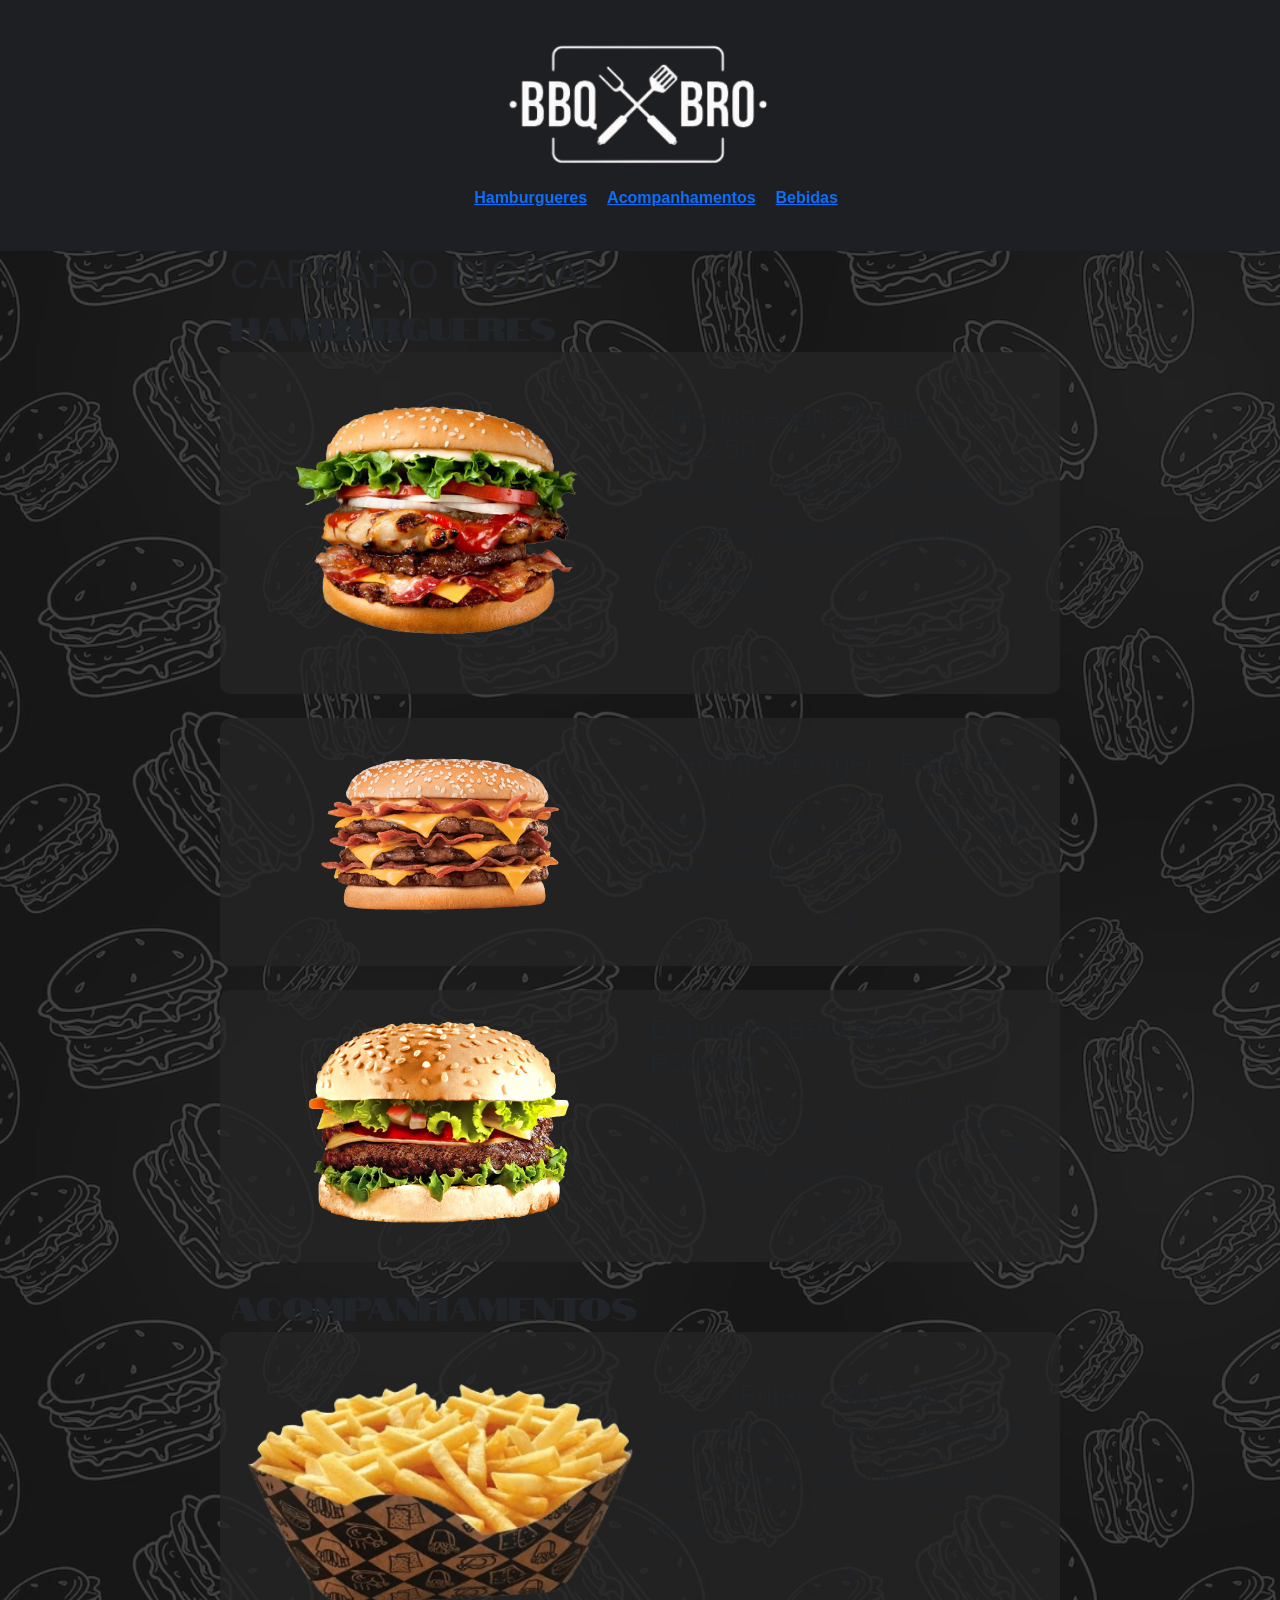
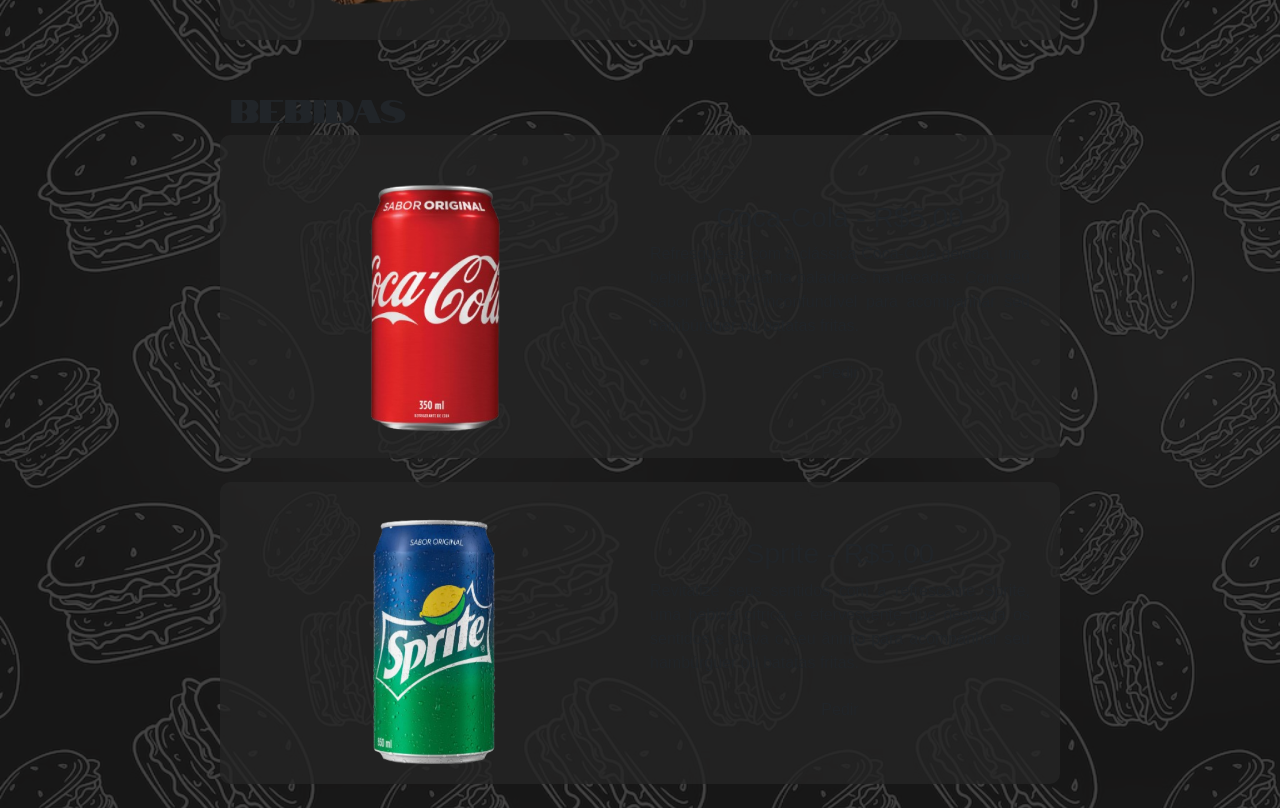
==== index.html @ 27fadb41 "inclusão do bootstrap" ====
<!DOCTYPE html>
<html lang="pt-br">

<head>
    <meta charset="UTF-8">
    <meta http-equiv="X-UA-Compatible" content="IE=edge">
    <meta name="viewport" content="width=device-width, initial-scale=1.0">
    <link rel="stylesheet" href="style.css">
    <link href="https://cdn.jsdelivr.net/npm/bootstrap@5.3.8/dist/css/bootstrap.min.css" rel="stylesheet" integrity="sha384-sRIl4kxILFvY47J16cr9ZwB07vP4J8+LH7qKQnuqkuIAvNWLzeN8tE5YBujZqJLB" crossorigin="anonymous">
    <title>RS-Burger</title>
</head>

<body>

    <header>
        <img class="logo" src="imagens/logo.png" alt="Logo">
        <nav>
            <ul>
                <li><a href="#burguer">Hamburgueres</a></li>
                <li><a href="#acompanhamentos">Acompanhamentos</a></li>
                <li><a href="#bebidas">Bebidas</a></li>
            </ul>
        </nav>
    </header>

    <!-- deixe o cabeçalho fixo (não se move com a barra de navegação / scroll vertical . O conteúdo principal do cardápio deve estar dentro de uma div semântica main. Utilize as propriedades de css position, left, top, righth ou bottom para fazer o cabeçalho fixo, se necessário utilize o z-index. ) -->


    <main>
        <h1>CARDÁPIO DIGITAL</h1>
    <h2 id="burguer">HAMBURGUERES</h2>

    <div class="boxProduto">
        <div class="boxImg">  
            <img src="imagens/burger01.png">   
        </div>
        <div class="boxTexto">
            <h3>Clássico Angus Burger - R$22,50</h3>
            <p>
                Delicie-se com o nosso Hambúrguer Clássico, feito com um suculento hambúrguer de carne angus, queijo derretido, alface crocante, tomate fresco e um toque especial do nosso molho secreto. Perfeito para saciar sua fome!
            </p>
            <button class="btn">Pedir</button>
        </div>
    </div>
    <br>
    <div class="boxProduto">
        <div class="boxImg">  
            <img src="imagens/burger02.png">   
        </div>
        <div class="boxTexto">
            <h3>Gourmet Burger - R$35,00</h3>
            <p>
                O nosso Hambúrguer Gourmet, preparado com um suculento hambúrguer de carne nobre, queijo derretido, cebola caramelizada e baccon. Uma escolha irresistível!
            </p>
            <button class="btn">Pedir</button>
        </div>
    </div>
    <br>
    <div class="boxProduto">
        <div class="boxImg">  
            <img src="imagens/burger03.png">   
        </div>
        <div class="boxTexto">
            <h3>Defumado BBQ Burger - R$29,00</h3>
            <p>
                Deixe-se envolver pelo sabor defumado do nosso Hambúrguer BBQ, uma deliciosa combinação de hambúrguer de carne suculenta, queijo cheddar derretido, cebola caramelizada e salada verde.
            </p>
            <button class="btn">Pedir</button>
        </div>
    </div>
    <br>
 
    <h2 id="acompanhamentos">ACOMPANHAMENTOS  </h2>
    <div class="boxProduto">
        <div class="boxImg">  
            <img src="imagens/acomp01.png">   
        </div>
        <div class="boxTexto">
            <h3> Fritas - R$15,00</h3>
            <p>
                Nossas batatas fritas são o acompanhamento perfeito para qualquer refeição! Cortadas em palitos e fritas até ficarem douradas e crocantes por fora, e macias por dentro, elas são irresistíveis em cada mordida. 
            </p>
            <button class="btn">Pedir</button>
        </div>
    </div>
    <br>
    <br>
    <h2 id="bebidas">BEBIDAS</h2>
    <div class="boxProduto">
        <div class="boxImg boxBebida">  
            <img src="imagens/bebida01.png">   
        </div>
        <div class="boxTexto boxBebida">
            <h3>Coca-Cola - R$5,00</h3>
            <p>
                Refresque-se com a clássica Coca-Cola gelada, uma bebida que encanta paladares há décadas. Com seu sabor único e inconfundível para acompanhar seu hambúrguer ou batatas fritas.
            </p>
            <button class="btn">Pedir</button>
        </div>
    </div>
    <br>
    <div class="boxProduto">
        <div class="boxImg">  
            <img src="imagens/bebida02.png">   
        </div>
        <div class="boxTexto">
            <h3>Sprite - R$5,00</h3>
            <p>
                Revitalize seus sentidos com a refrescante Sprite, uma bebida cítrica e efervescente que desperta os sentidos e eleva o seu ânimo para acompanhar seu hambúrguer ou batatas fritas. 
            </p>
            <button class="btn">Pedir</button>
        </div>
    </div>
    <br>
    </main>
    
    <script src="https://cdn.jsdelivr.net/npm/bootstrap@5.3.8/dist/js/bootstrap.bundle.min.js" integrity="sha384-FKyoEForCGlyvwx9Hj09JcYn3nv7wiPVlz7YYwJrWVcXK/BmnVDxM+D2scQbITxI" crossorigin="anonymous"></script>

</body>

</html>
---- style.css ----
/* o import de fonts externas é sempre feito na primeira linha do arquivo de css */
@import url('https://fonts.googleapis.com/css2?family=Notable&family=Roboto+Mono:ital,wght@0,100..700;1,100..700&display=swap');


/* reset das margins e paddings  */
*{
    padding: 0;
    margin:0;
    box-sizing: border-box;
    font-family: sans-serif;
}

/* ------Atividade1 ----------------- */
/* definição das variáveis de css */
/* Plano de fundo barra de navegação: #1E1F22
Títulos e plano de fundo botões: #FFAE00
Plano de fundo cards: RGBA(37, 37, 37, 0.8)
Textos: #ffffff */

/* add, commit e push (git flow)  pela interface / controle de código fonte */

:root{
    --nome-variavel: 'valor';
    --corBox:rgba(37, 37, 37, 0.8);
    --corBarraNavegacao:rgb(30, 31, 34);
    --subTituloEbotoes: rgb(255, 174, 0);
    --texto: white;    
}

body{
    background-image: url('imagens/bg.png');
    text-align: center;
    color: var(--texto);
    display: flex;
    flex-direction: column;
    align-items: center;
}

header{
    background-color: var(--corBarraNavegacao);
    text-align: center;
    padding: 25px;
    display: flex;
    flex-direction: column;
    align-items: center;
    justify-content: center;
    width: 100%;
    position:fixed;
 
}


nav ul{
    display: flex;  
}

nav ul li{
    list-style: none;
    margin: 0 10px;
}

a{
    text-decoration: none;
    color: var(--texto);
    font-weight: bolder;
    
}

main{
    position: relative;
    top: 250px;
    z-index:-1;
}


/* configurar a imagem de plano de fundo e centralizar os textos na tela */



/* faça a estilização dos cards dos produtos. Observe as classes boxProduto e boxImg

a largura do box produto será de 890px o arredondamento de bordas será de 10px e a cor de fundo será a variável --corBox. A largura da imagem do produto será de 400px. O título do produto terá a cor da variável --subTituloEbotoes e o texto terá a cor da variável --texto.
Utilizem os conceitos do flexbox para alinhar os elementos do card e alinhar os cards na tela.


*/

.boxProduto{
    max-width: 890px;
    /* width: 890px; */
    background-color: var(--corBox);
    border-radius: 10px;
    display: flex;
    flex-wrap: wrap;
    align-items: center;
    justify-content: space-evenly;
    padding: 20px;
}

.boxImg img{
    width: 400px;
}

.boxTexto{
    display: flex;
    flex-direction: column;
    align-items: center;
    justify-content: center;
    max-width: 400px;
}



h1,h2, h3, p, button{
    margin: 10px;
}

h2{
    color: var(--subTituloEbotoes);
    font-family: 'Notable', 'Arial', sans-serif;
}

.btn{
    width: 150px;
    padding: 10px;
    background-color: var(--subTituloEbotoes);
    border: none;
    border-radius: 10px;
    color: var(--texto);
}

p{
    text-align: justify;
}
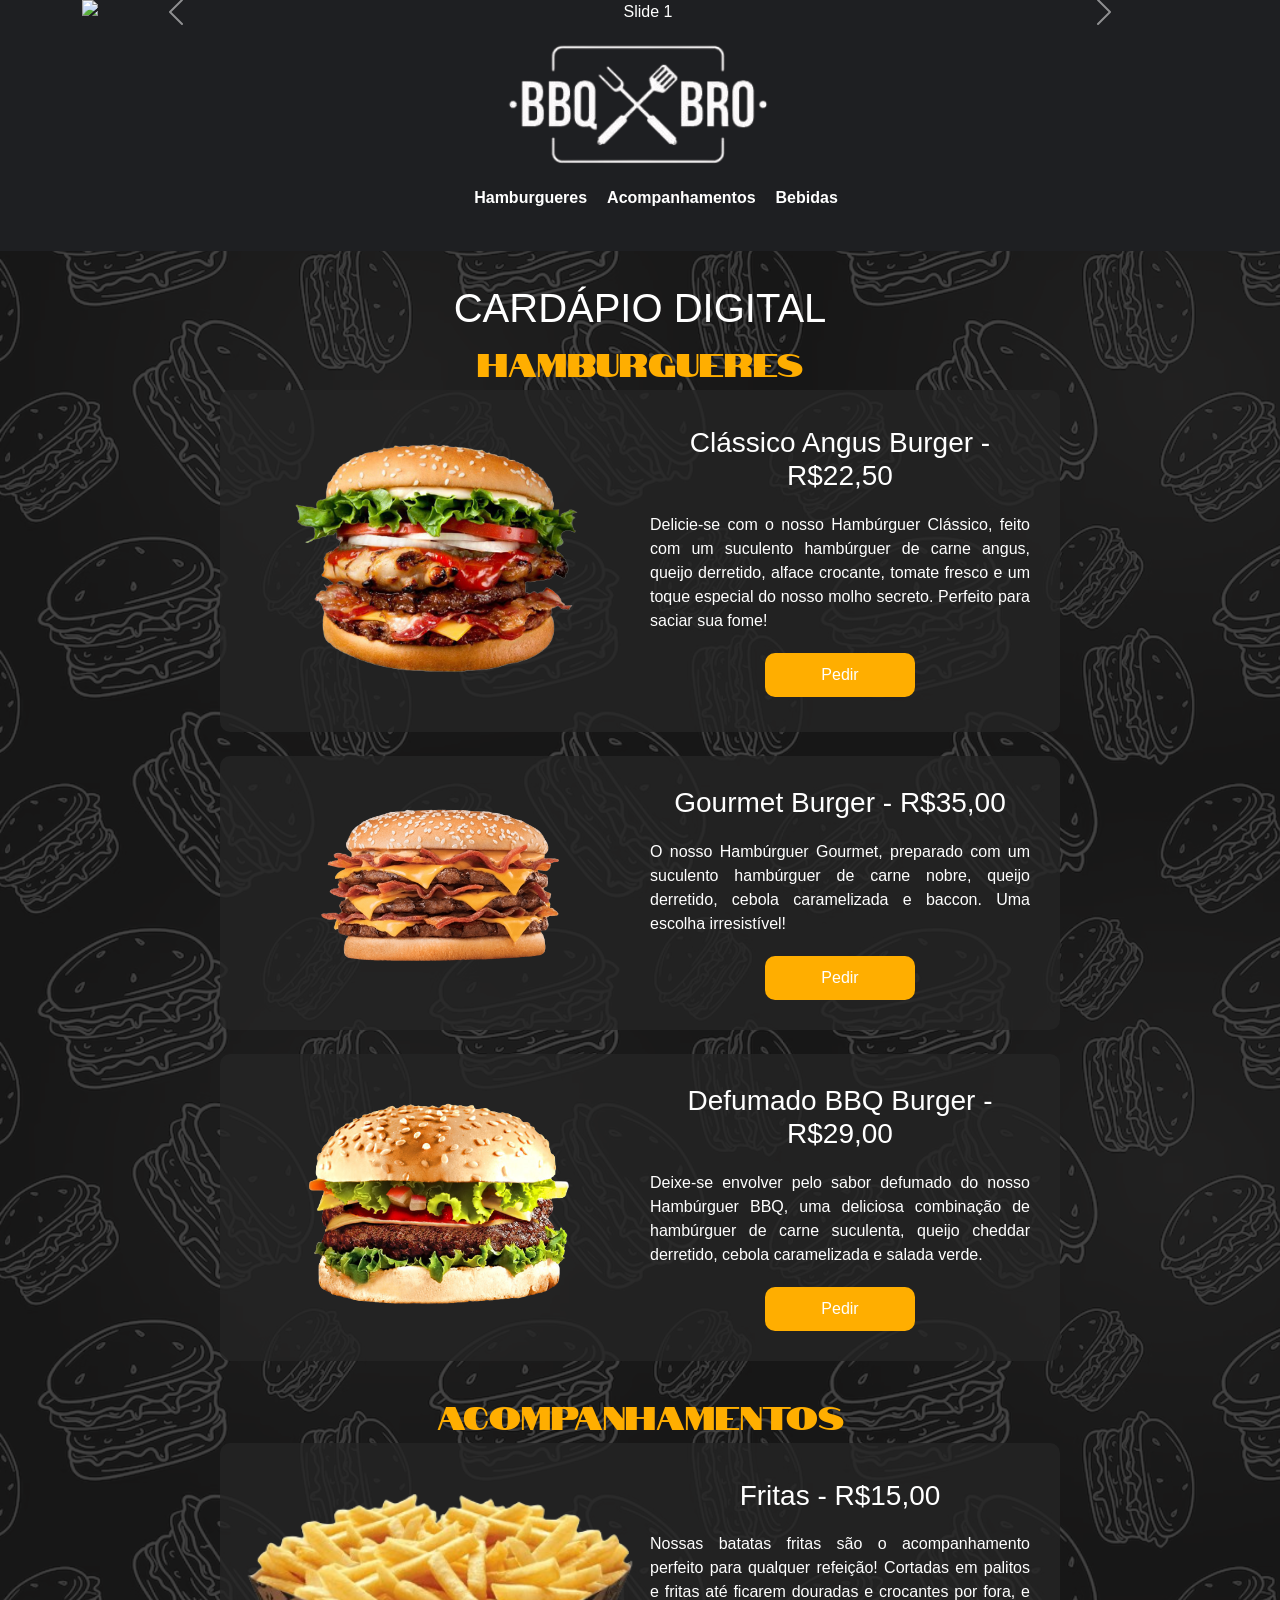
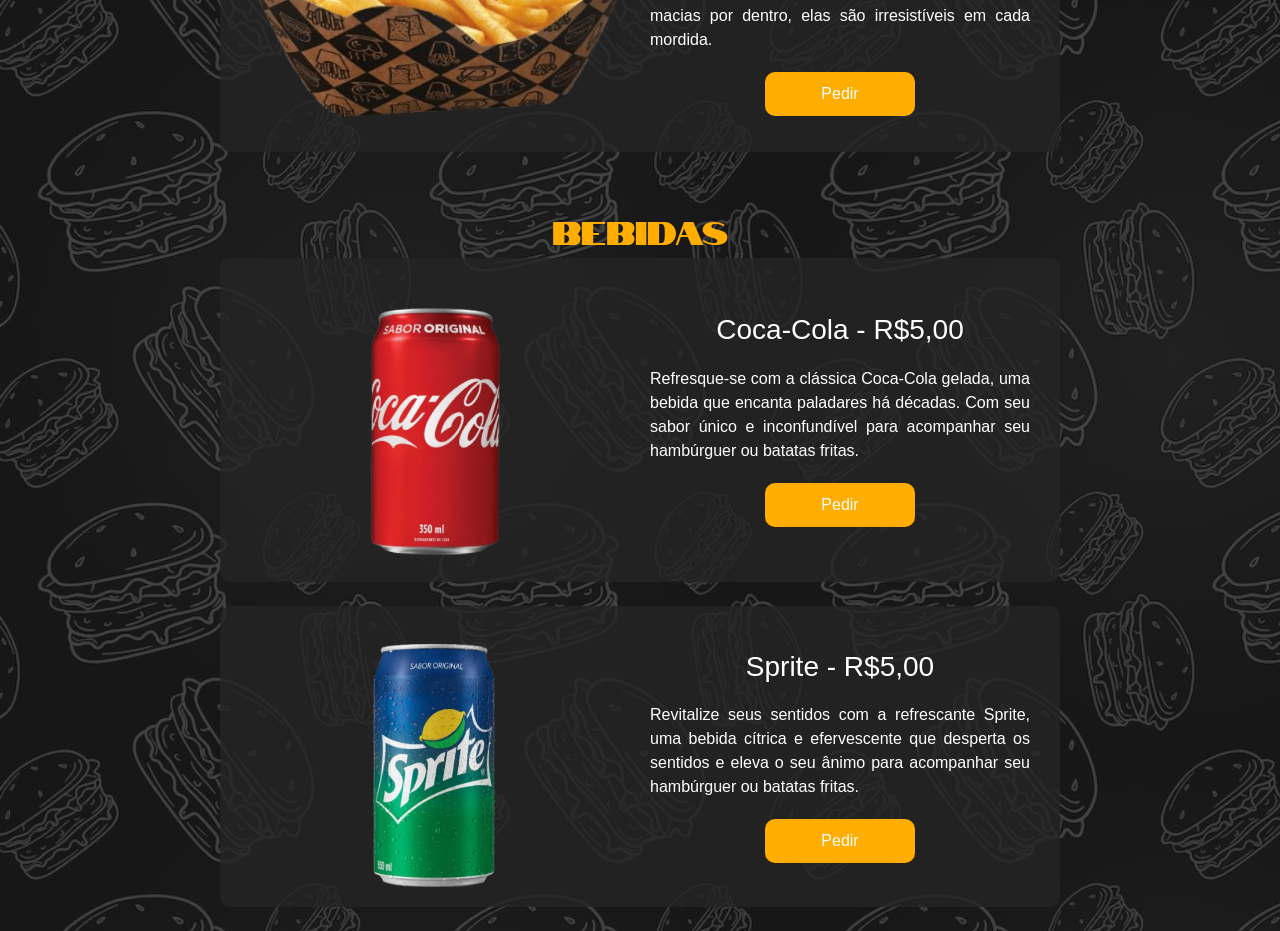
==== commit 565984bf: "feat: adiciona carrossel de promoções com imagens e controles" ====
--- a/index.html
+++ b/index.html
@@ -5,8 +5,10 @@
     <meta charset="UTF-8">
     <meta http-equiv="X-UA-Compatible" content="IE=edge">
     <meta name="viewport" content="width=device-width, initial-scale=1.0">
+    
+    <link href="https://cdn.jsdelivr.net/npm/bootstrap@5.3.8/dist/css/bootstrap.min.css" rel="stylesheet" integrity="sha384-sRIl4kxILFvY47J16cr9ZwB07vP4J8+LH7qKQnuqkuIAvNWLzeN8tE5YBujZqJLB" crossorigin="anonymous">
+    <!-- testar o controle de versionamento -->
     <link rel="stylesheet" href="style.css">
-    <link href="https://cdn.jsdelivr.net/npm/bootstrap@5.3.8/dist/css/bootstrap.min.css" rel="stylesheet" integrity="sha384-sRIl4kxILFvY47J16cr9ZwB07vP4J8+LH7qKQnuqkuIAvNWLzeN8tE5YBujZqJLB" crossorigin="anonymous">
     <title>RS-Burger</title>
 </head>
 
@@ -26,7 +28,86 @@
     <!-- deixe o cabeçalho fixo (não se move com a barra de navegação / scroll vertical . O conteúdo principal do cardápio deve estar dentro de uma div semântica main. Utilize as propriedades de css position, left, top, righth ou bottom para fazer o cabeçalho fixo, se necessário utilize o z-index. ) -->
 
 
-    <main>
+    <!-- Crie uma branch chamada carrossel-promocoes OU promocoes e inclua entre ao header e ao main o componente carrossel do bootstrap que mais se adeque ao que é solicitado: exibir controles laterais e indicadores (bullets) podendo ou não ser automatico. Inclua 5 imagens de forma que existam 5 bullets.  Importante utilize a classe container do bootstrap  para o carrossel  de forma que ele tenha margens laterais e seja centralizado na tela-->
+    <!-- https://placehold.co/600x400/orange/white?text="slide 1" -->
+
+    <!-- commit a inclusão do carrossel e faça o arredondamento das bordas dos indicadores:adicione um padding p-3 e a borda em forma de círculo border-circle -->
+    
+    
+    <div class="container position-relative " >
+        <div id="carouselExampleIndicators" class="carousel slide">
+
+            <!-- Indicadores -->
+            <div class="carousel-indicators">
+                <button type="button" data-bs-target="#carouselExampleIndicators"
+                    data-bs-slide-to="0" class="active p-2  rounded-circle " style="width: 5px; height: 5px;"
+                    aria-current="true" aria-label="Slide 1" ></button>
+
+                <button type="button" data-bs-target="#carouselExampleIndicators"
+                    data-bs-slide-to="1" aria-label="Slide 2" class="p-2  rounded-circle " style="width: 5px; height: 5px;"></button>
+
+                <button type="button" data-bs-target="#carouselExampleIndicators"
+                    data-bs-slide-to="2" aria-label="Slide 3" class="p-2  rounded-circle " style="width: 5px; height: 5px;"></button>
+
+                <button type="button" data-bs-target="#carouselExampleIndicators"
+                    data-bs-slide-to="3" aria-label="Slide 4" class="p-2  rounded-circle " style="width: 5px; height: 5px;"></button>
+
+                <button type="button" data-bs-target="#carouselExampleIndicators"
+                    data-bs-slide-to="4" aria-label="Slide 5" class="p-2  rounded-circle " style="width: 5px; height: 5px;"></button>
+            </div>
+
+            <!-- Slides -->
+            <div class="carousel-inner">
+                <div class="carousel-item active">
+                    <img src="https://placehold.co/600x400/orange/white?text=Slide+1"
+                        class="d-block w-100" alt="Slide 1">
+                </div>
+
+                <div class="carousel-item">
+                    <img src="https://placehold.co/600x400/red/white?text=Slide+2"
+                        class="d-block w-100" alt="Slide 2">
+                </div>
+
+                <div class="carousel-item">
+                    <img src="https://placehold.co/600x400/blue/white?text=Slide+3"
+                        class="d-block w-100" alt="Slide 3">
+                </div>
+
+                <div class="carousel-item">
+                    <img src="https://placehold.co/600x400/green/white?text=Slide+4"
+                        class="d-block w-100" alt="Slide 4">
+                </div>
+
+                <div class="carousel-item">
+                    <img src="https://placehold.co/600x400/pink/white?text=Slide+5"
+                        class="d-block w-100" alt="Slide 5">
+                </div>
+            </div>
+
+            <!-- Botão anterior -->
+            <button class="carousel-control-prev" type="button"
+                data-bs-target="#carouselExampleIndicators"
+                data-bs-slide="prev">
+                <span class="carousel-control-prev-icon"
+                    aria-hidden="true"></span>
+                <span class="visually-hidden">Anterior</span>
+            </button>
+
+            <!-- Botão próximo -->
+            <button class="carousel-control-next" type="button"
+                data-bs-target="#carouselExampleIndicators"
+                data-bs-slide="next">
+                <span class="carousel-control-next-icon"
+                    aria-hidden="true"></span>
+                <span class="visually-hidden">Próximo</span>
+            </button>
+
+        </div>
+    </div>
+
+
+
+    <main class="relativa">
         <h1>CARDÁPIO DIGITAL</h1>
     <h2 id="burguer">HAMBURGUERES</h2>
 
@@ -113,7 +194,7 @@
     </div>
     <br>
     </main>
-    
+
     <script src="https://cdn.jsdelivr.net/npm/bootstrap@5.3.8/dist/js/bootstrap.bundle.min.js" integrity="sha384-FKyoEForCGlyvwx9Hj09JcYn3nv7wiPVlz7YYwJrWVcXK/BmnVDxM+D2scQbITxI" crossorigin="anonymous"></script>
 
 </body>
--- a/style.css
+++ b/style.css
@@ -66,10 +66,16 @@
     
 }
 
-main{
+.relativa{
     position: relative;
     top: 250px;
     z-index:-1;
+}
+
+.redondo{
+    width: 20px;
+    height: 20px;
+    /* border-radius: 50%; */
 }
 
 
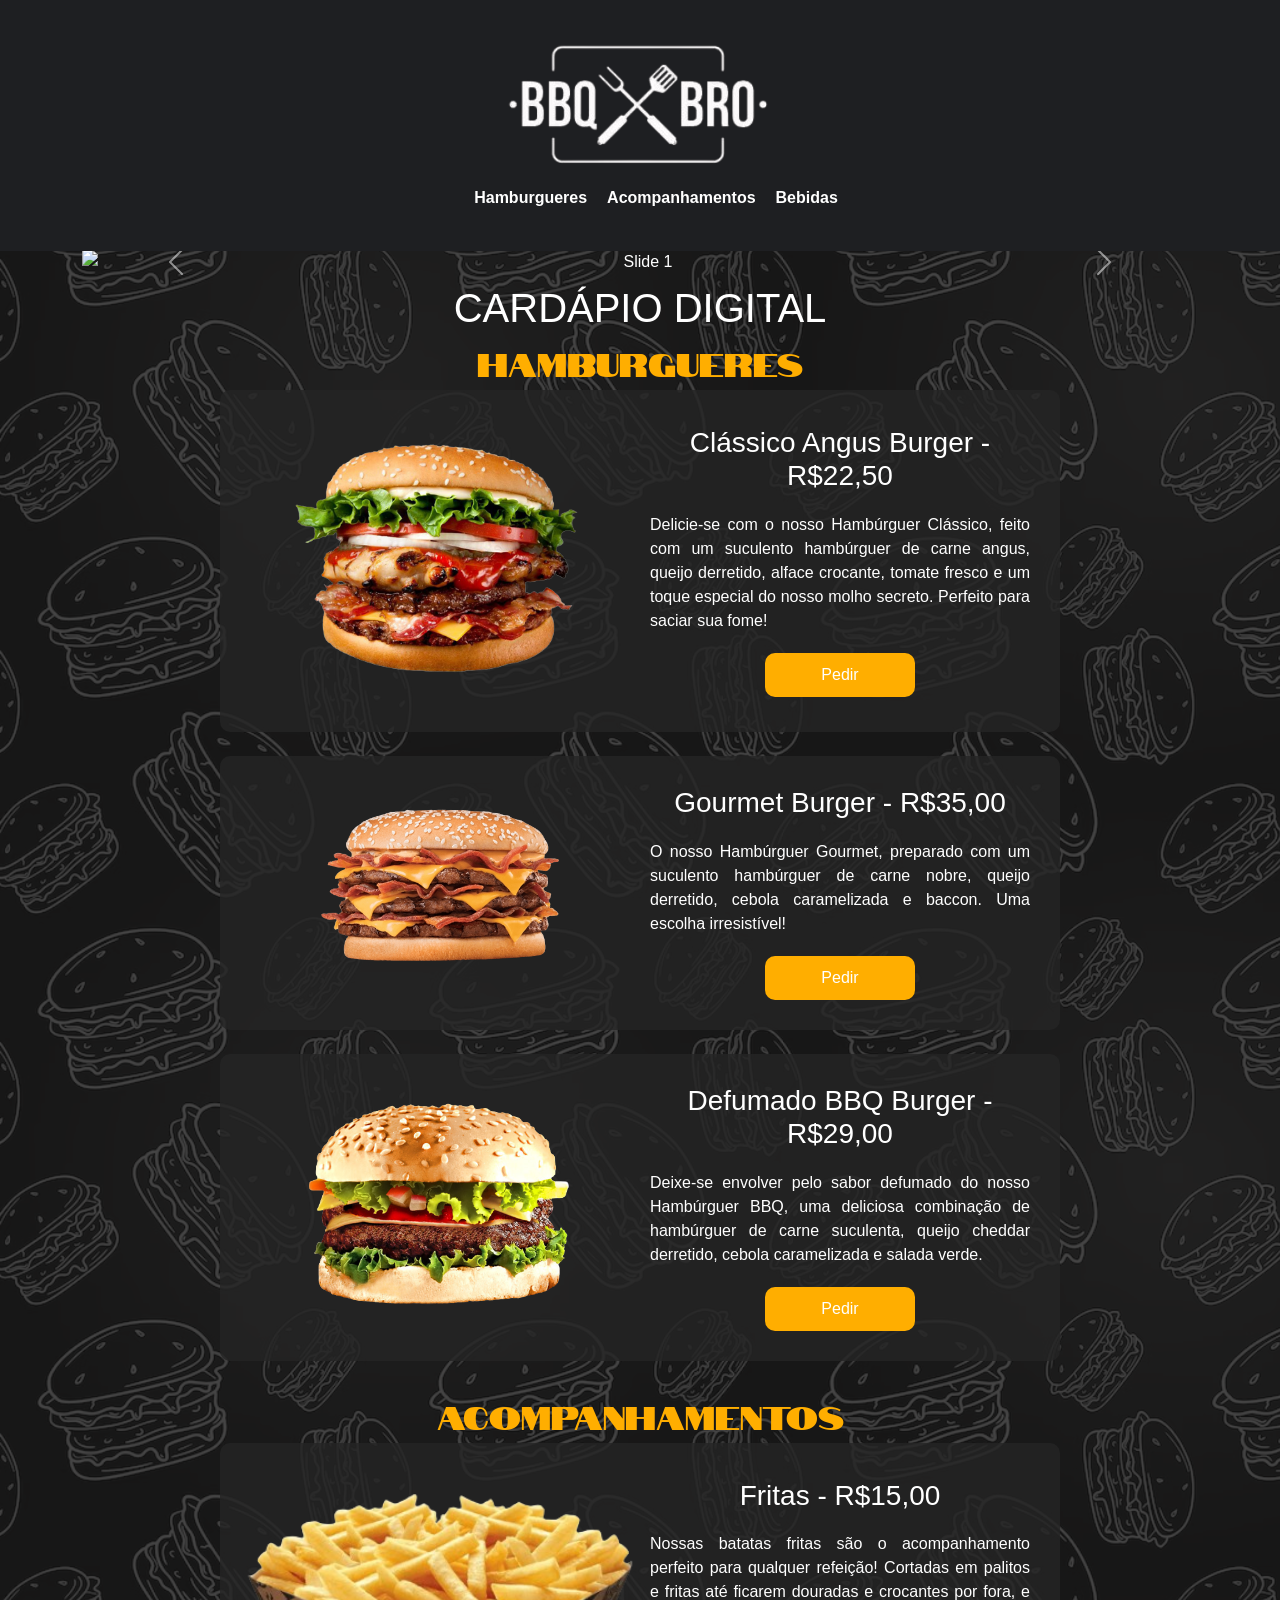
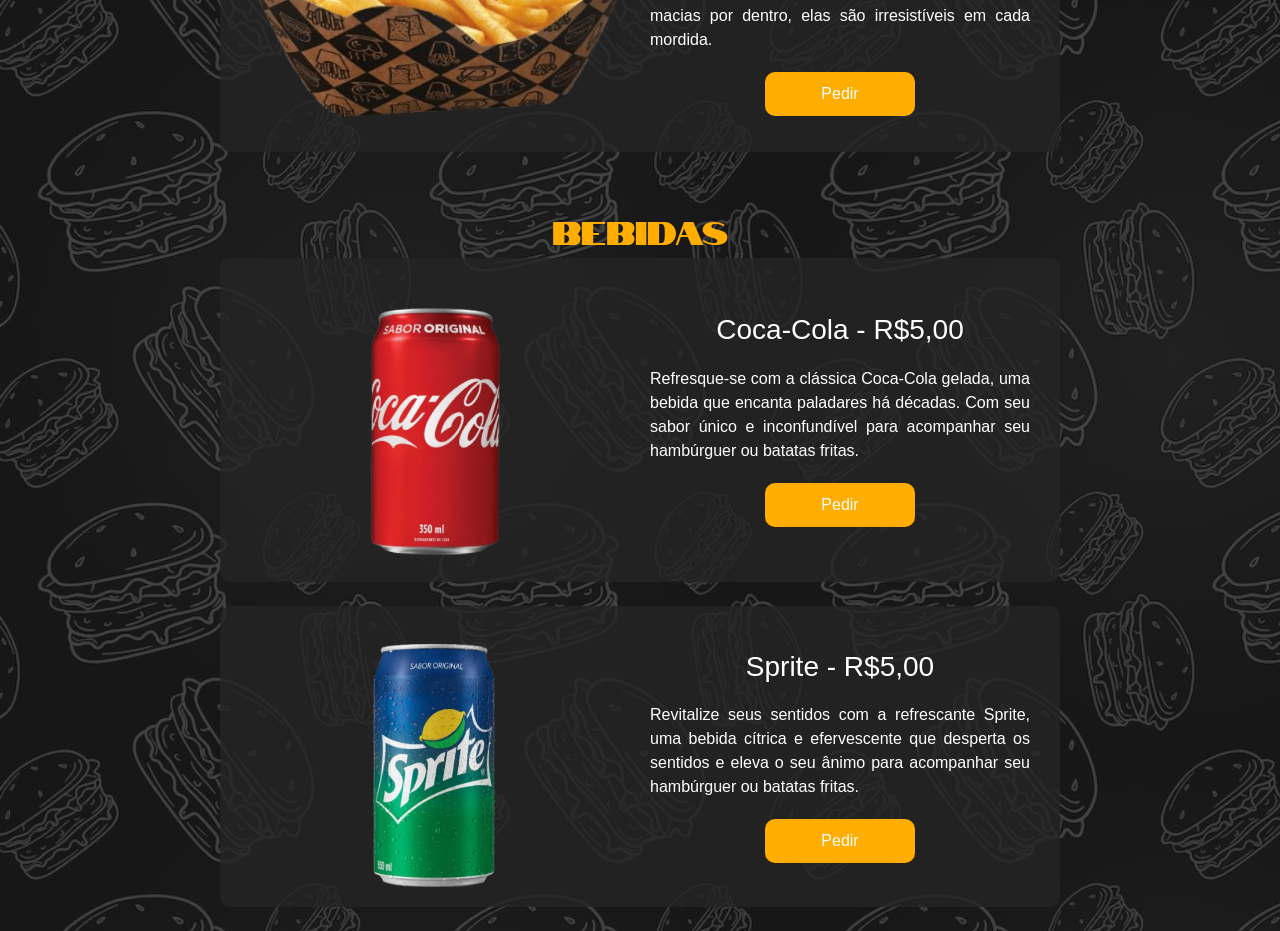
==== commit dd37d9f5: "correção do z-index do carrossel e ajuste da navegação das sessões no css da propriedade id com o de" ====
--- a/index.html
+++ b/index.html
@@ -107,7 +107,7 @@
 
 
 
-    <main class="relativa">
+    <main >
         <h1>CARDÁPIO DIGITAL</h1>
     <h2 id="burguer">HAMBURGUERES</h2>
 
--- a/style.css
+++ b/style.css
@@ -34,6 +34,11 @@
     display: flex;
     flex-direction: column;
     align-items: center;
+    padding-top: 250px;
+}
+
+main{
+    position: static;
 }
 
 header{
@@ -46,7 +51,17 @@
     justify-content: center;
     width: 100%;
     position:fixed;
+
+    /* z-index para deixar o cabeçalho fixo superior a todos os outros elementos incluindo os do bootstrap */
+    z-index: 1030;
+    top: 0;
+
  
+}
+
+[id]{
+    /* corregir o scroll da barra de navegação para compensar o tamanho do cabeçalho */
+    scroll-margin-top: 250px;
 }
 
 
@@ -65,6 +80,7 @@
     font-weight: bolder;
     
 }
+
 
 .relativa{
     position: relative;
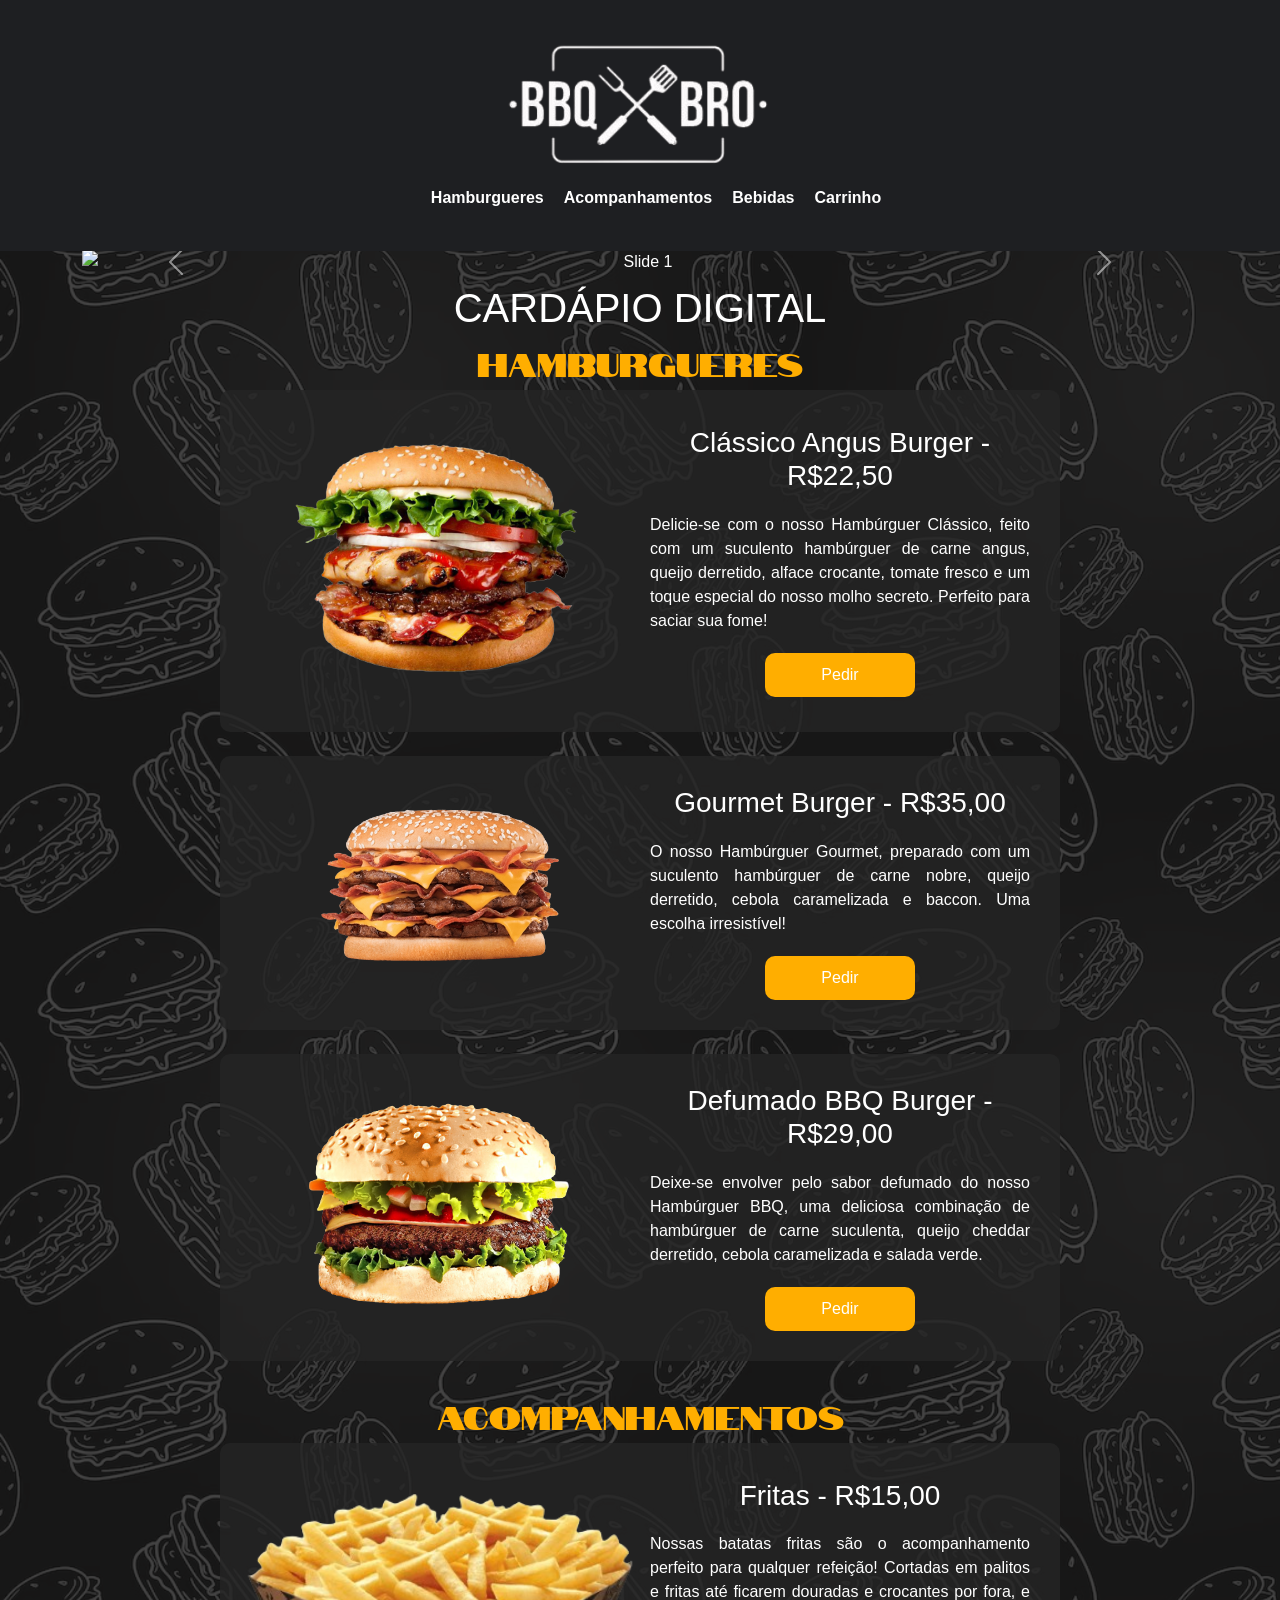
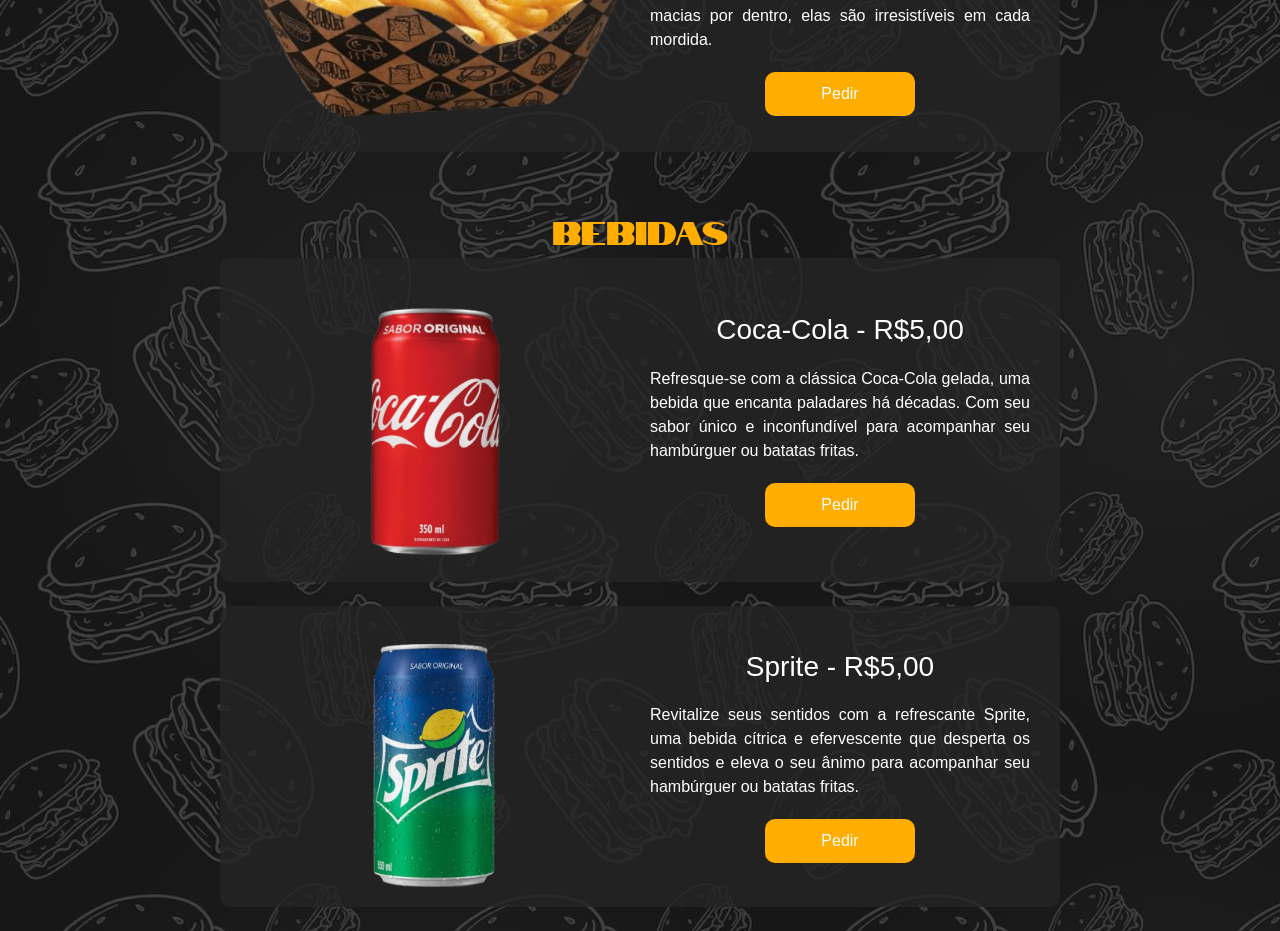
==== commit 5ca28b11: "feat: adiciona link para o carrinho no menu de navegação" ====
--- a/index.html
+++ b/index.html
@@ -21,6 +21,7 @@
                 <li><a href="#burguer">Hamburgueres</a></li>
                 <li><a href="#acompanhamentos">Acompanhamentos</a></li>
                 <li><a href="#bebidas">Bebidas</a></li>
+                <li><a href="#carrinho">Carrinho</a></li>
             </ul>
         </nav>
     </header>
@@ -106,6 +107,11 @@
     </div>
 
 
+    <!-- crie uma nova branch chamada carrinho : com uma nova âncora/link no menu do header faça o uso do componente offcanvas do bootstrap que abre um menu lateral a direita. Dentro do conteúdo do offcanvas adicione o título carrinho e a classe de texto centralizado e preto do bootstrap -->
+
+
+
+
 
     <main >
         <h1>CARDÁPIO DIGITAL</h1>
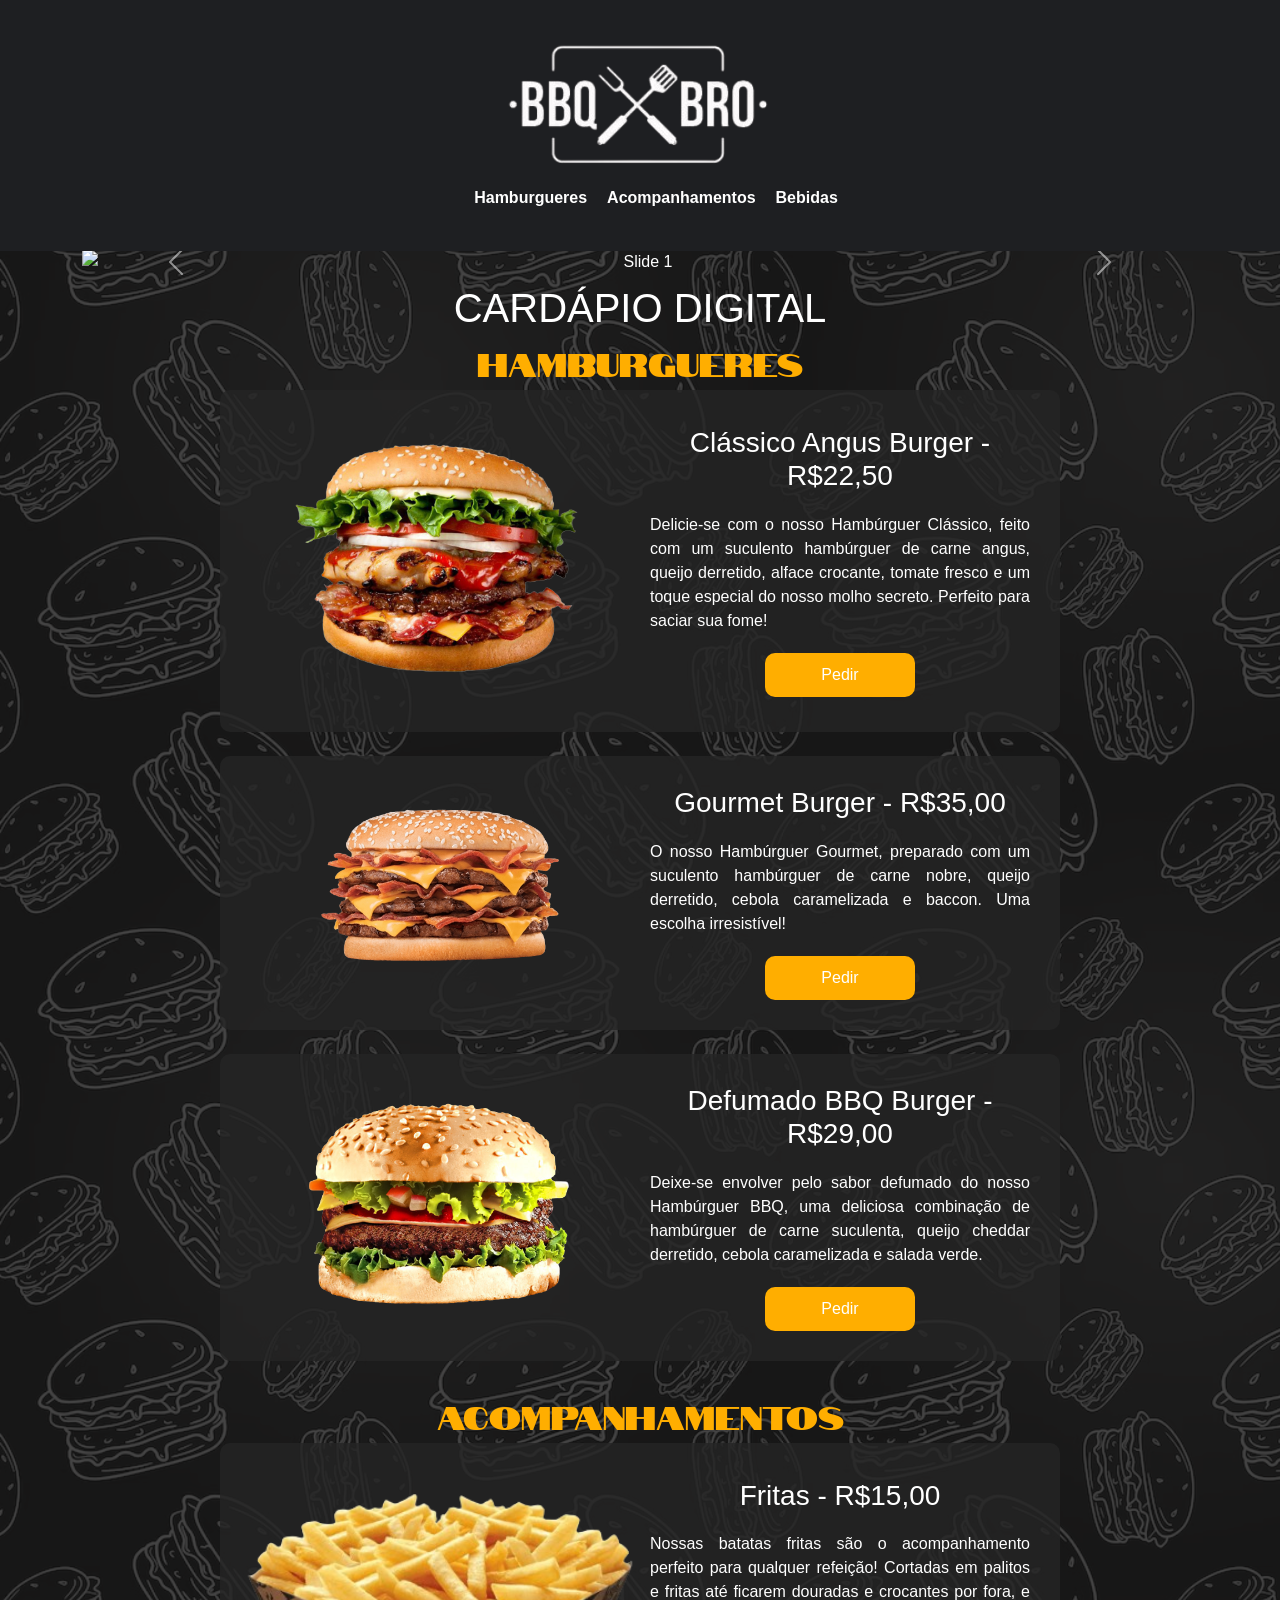
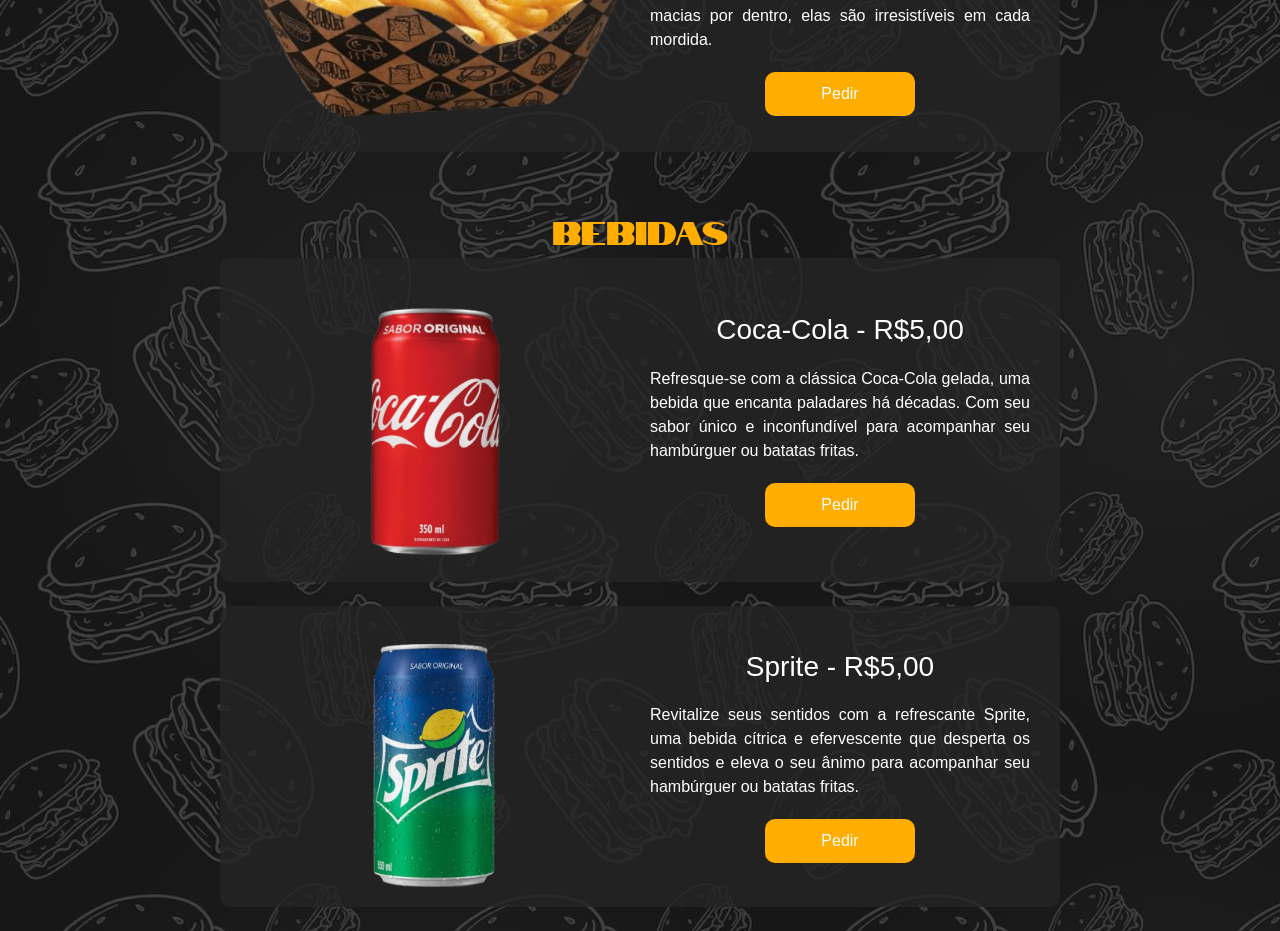
==== commit dcd1ca28: "Merge pull request #1 from techcomkathia/promocoes Promocoes" ====
--- a/index.html
+++ b/index.html
@@ -21,7 +21,6 @@
                 <li><a href="#burguer">Hamburgueres</a></li>
                 <li><a href="#acompanhamentos">Acompanhamentos</a></li>
                 <li><a href="#bebidas">Bebidas</a></li>
-                <li><a href="#carrinho">Carrinho</a></li>
             </ul>
         </nav>
     </header>
@@ -111,8 +110,6 @@
 
 
 
-
-
     <main >
         <h1>CARDÁPIO DIGITAL</h1>
     <h2 id="burguer">HAMBURGUERES</h2>
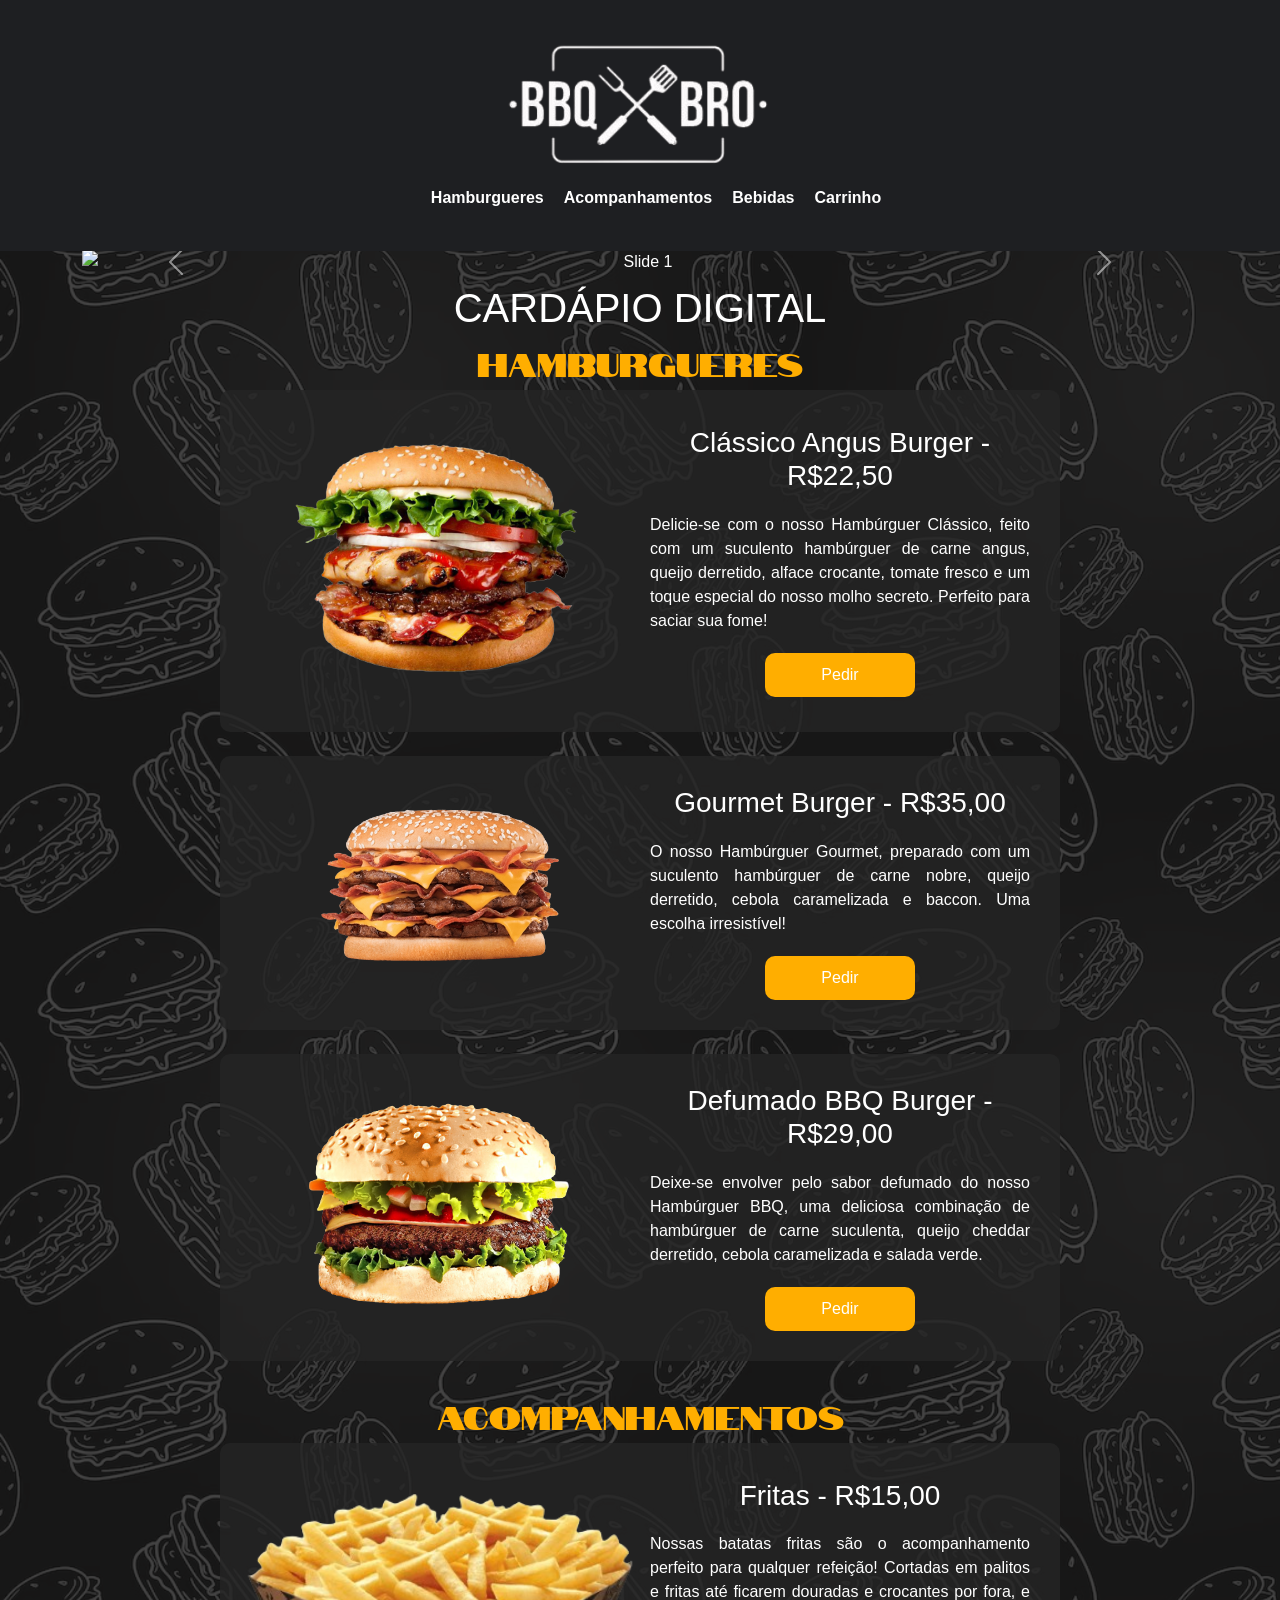
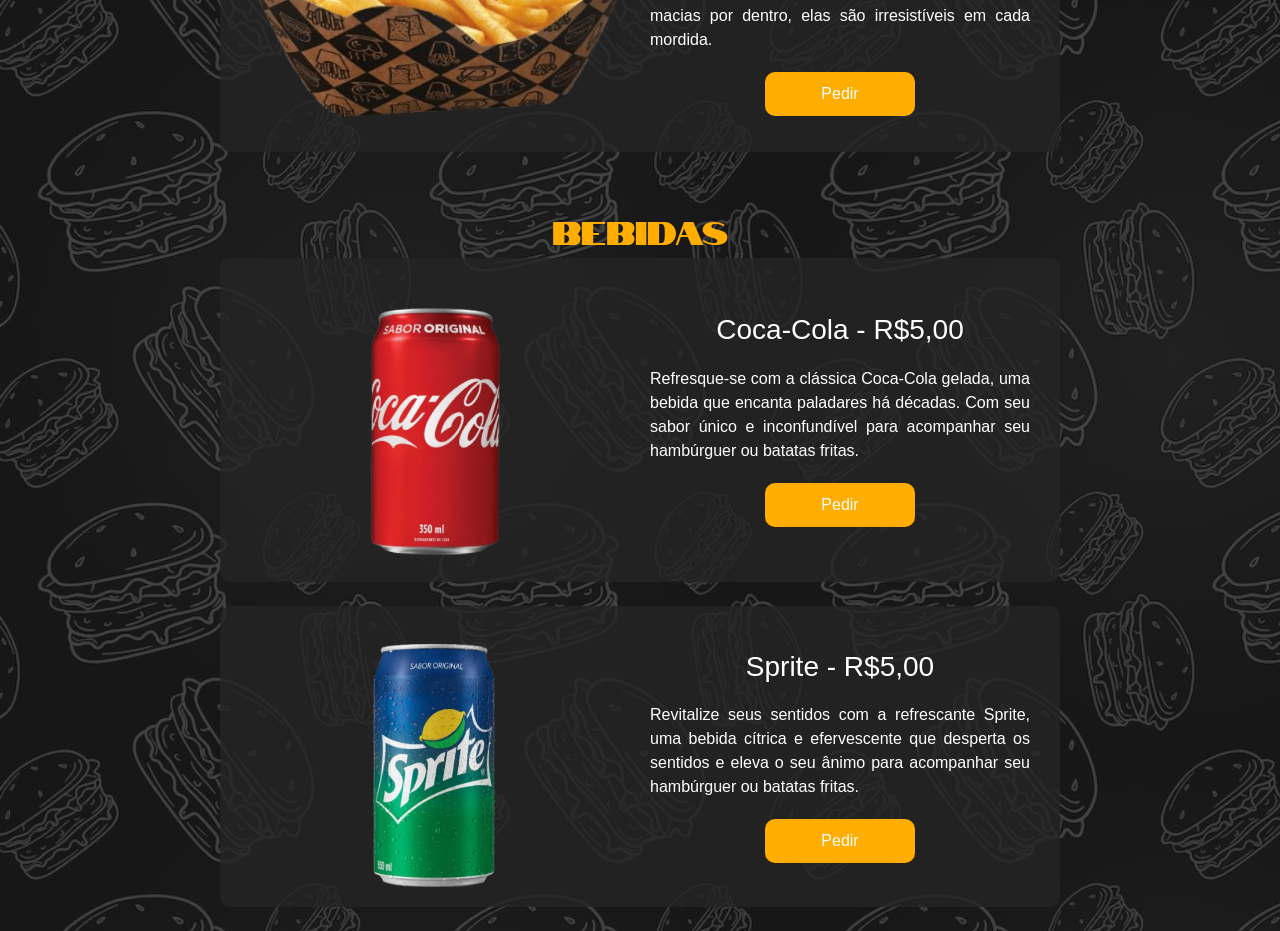
==== commit 191f5c96: "feat: adiciona offcanvas para o carrinho com título e conteúdo" ====
--- a/index.html
+++ b/index.html
@@ -21,9 +21,21 @@
                 <li><a href="#burguer">Hamburgueres</a></li>
                 <li><a href="#acompanhamentos">Acompanhamentos</a></li>
                 <li><a href="#bebidas">Bebidas</a></li>
+                <li><a href="#" data-bs-toggle="offcanvas" data-bs-target="#carrinho" aria-controls="offcanvasRight">Carrinho</a></li>
             </ul>
         </nav>
     </header>
+
+    
+    <div class="offcanvas offcanvas-end" tabindex="-1" id="carrinho" aria-labelledby="offcanvasRightLabel">
+    <div class="offcanvas-header">
+        <h5 class="offcanvas-title" id="offcanvasRightLabel">Carrinho</h5>
+        <button type="button" class="btn-close" data-bs-dismiss="offcanvas" aria-label="Close"></button>
+    </div>
+    <div class="offcanvas-body">
+        <p>Lorem, ipsum dolor sit amet consectetur adipisicing elit. Incidunt earum nisi porro itaque at adipisci, quis impedit perspiciatis distinctio maxime fugit sequi nulla! Fugiat recusandae ab sit deserunt ut et ea eum tempora libero quo velit sunt vel cumque, architecto dicta numquam consequatur dolore, possimus aspernatur aliquid labore mollitia suscipit?</p>
+    </div>
+    </div>
 
     <!-- deixe o cabeçalho fixo (não se move com a barra de navegação / scroll vertical . O conteúdo principal do cardápio deve estar dentro de uma div semântica main. Utilize as propriedades de css position, left, top, righth ou bottom para fazer o cabeçalho fixo, se necessário utilize o z-index. ) -->
 
@@ -110,6 +122,8 @@
 
 
 
+
+
     <main >
         <h1>CARDÁPIO DIGITAL</h1>
     <h2 id="burguer">HAMBURGUERES</h2>
